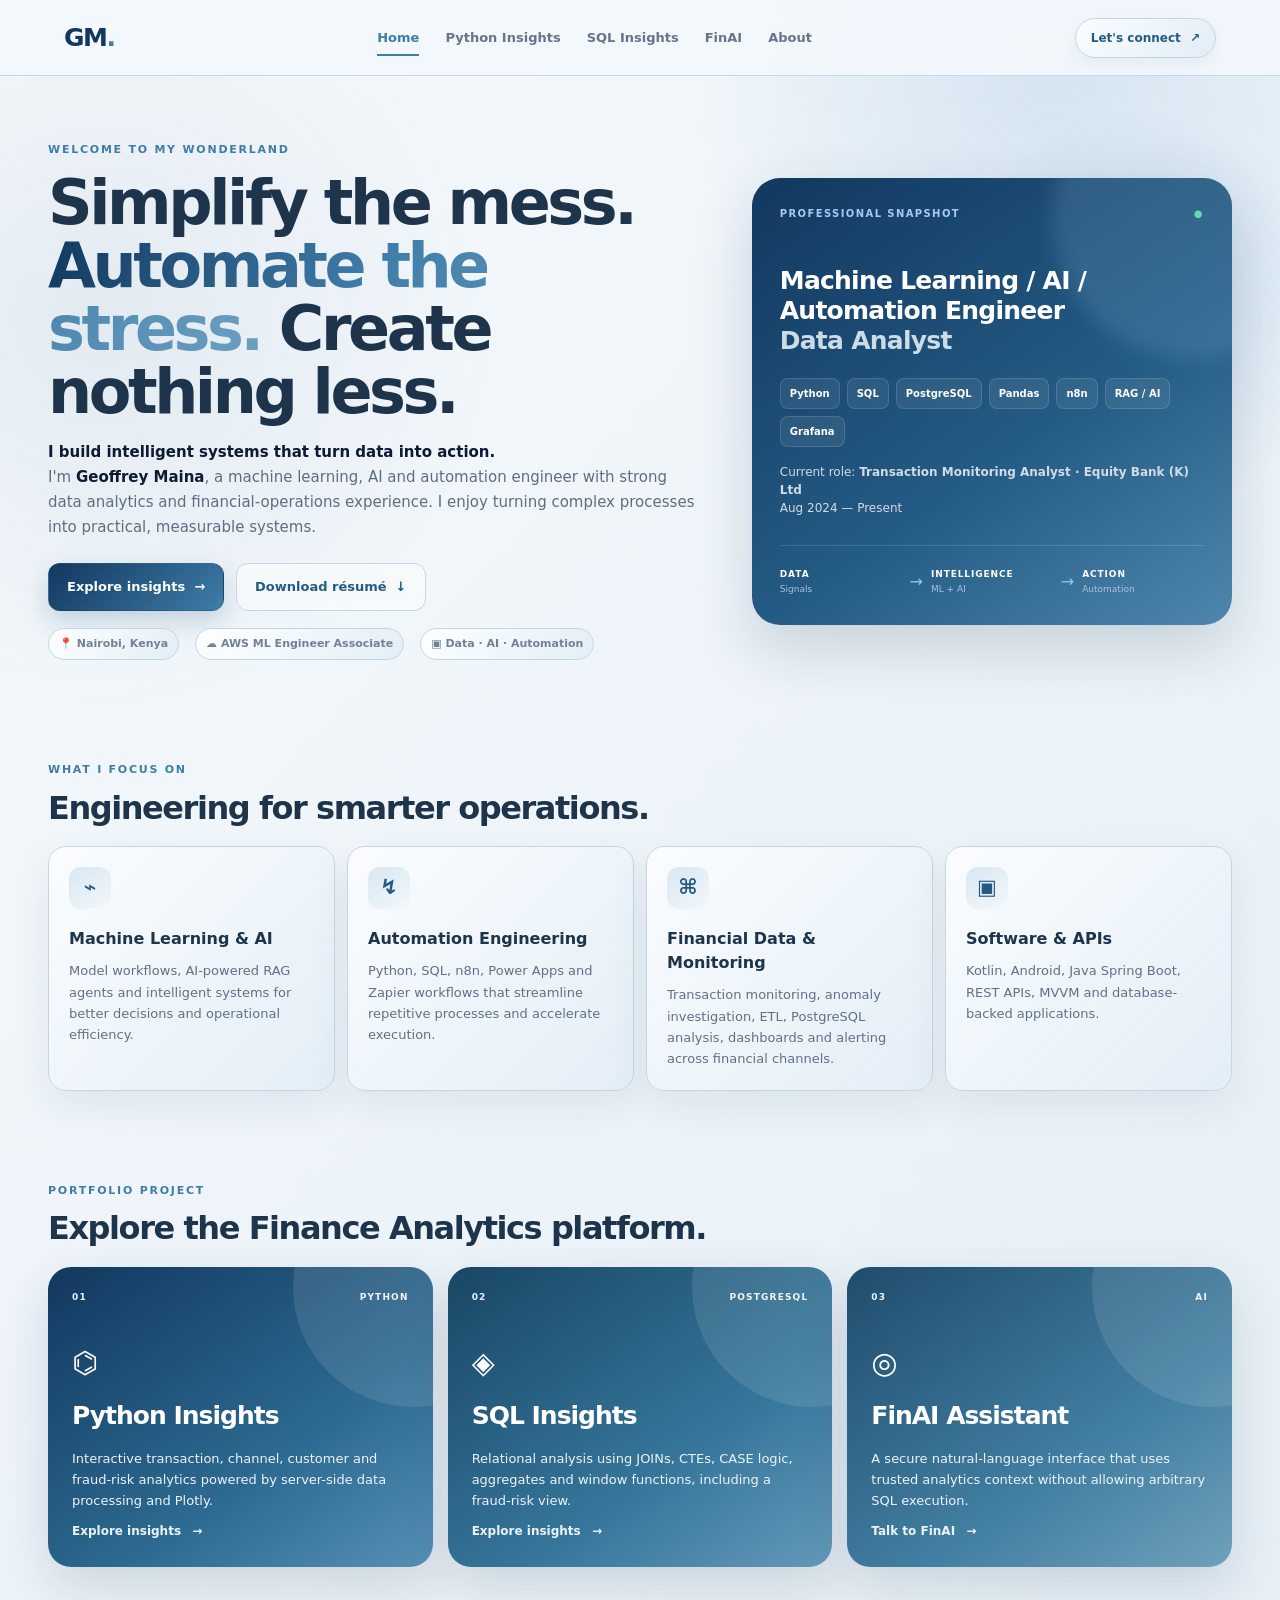
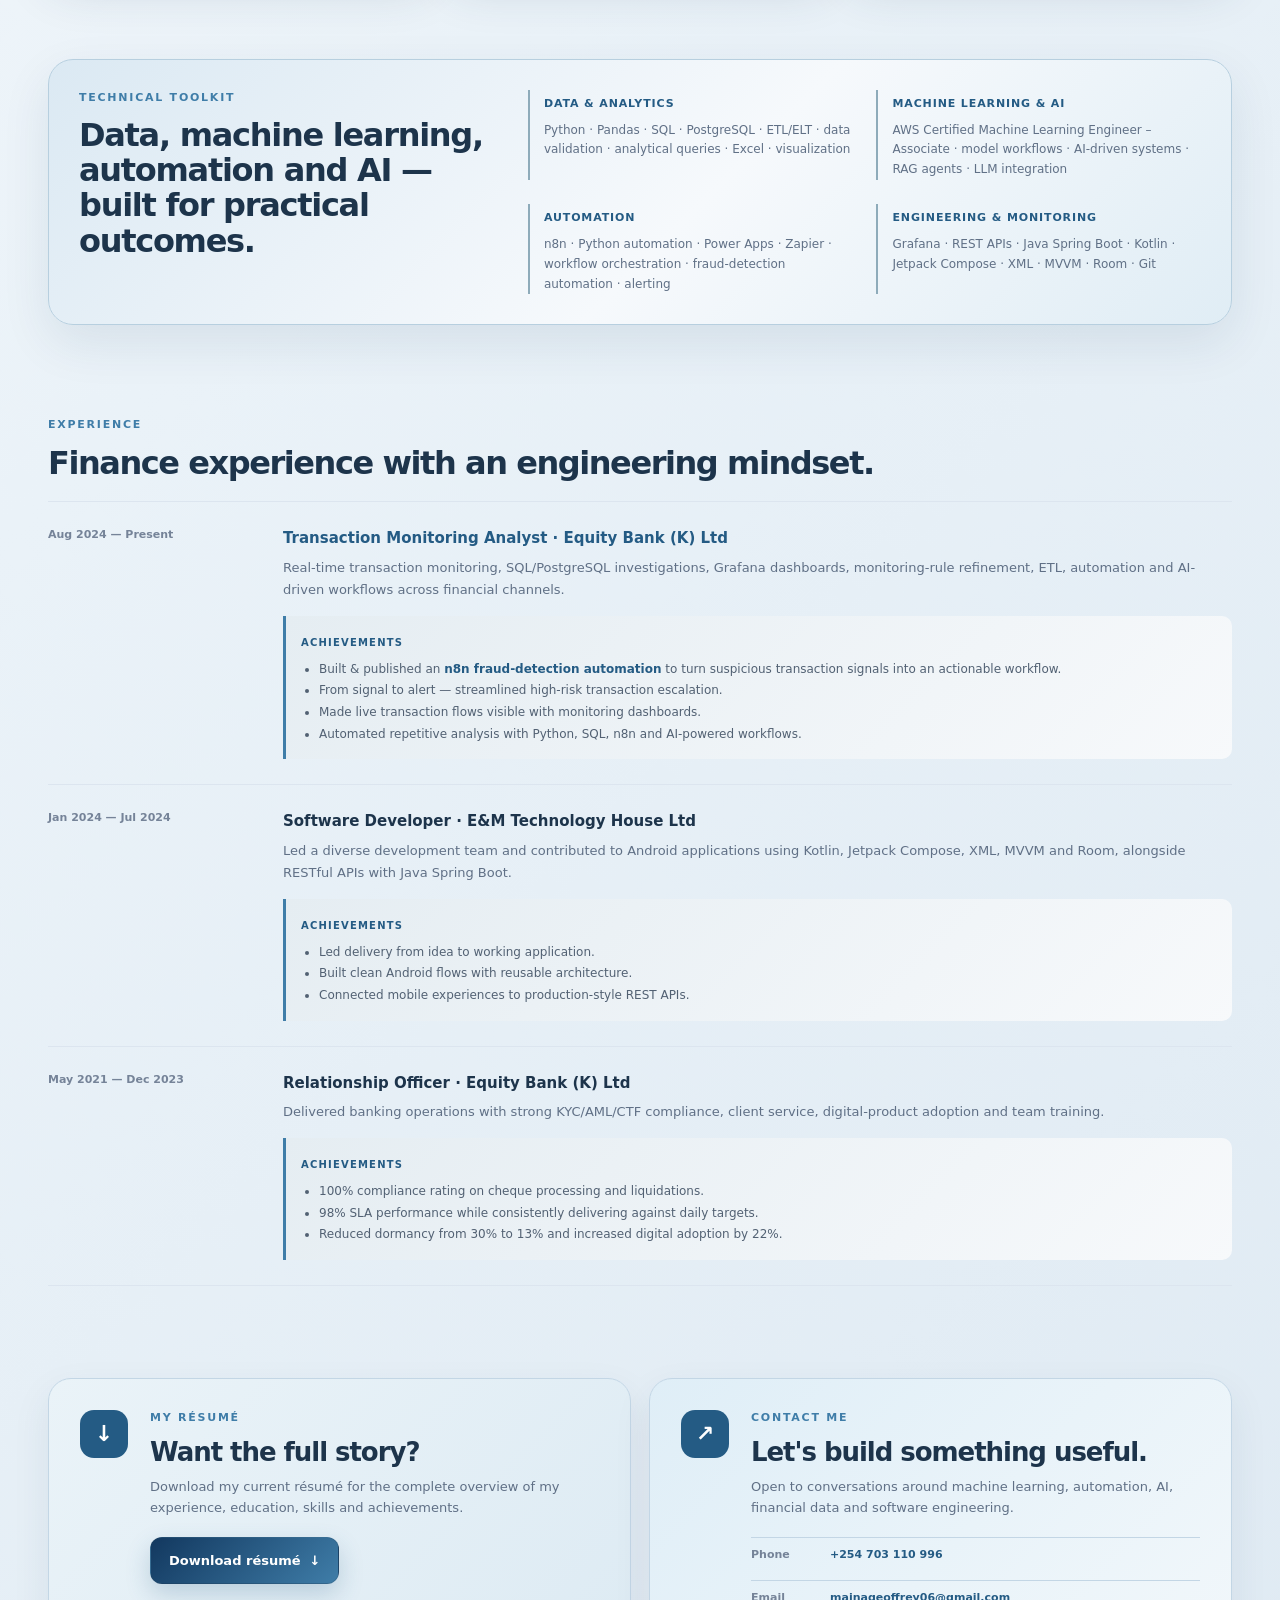
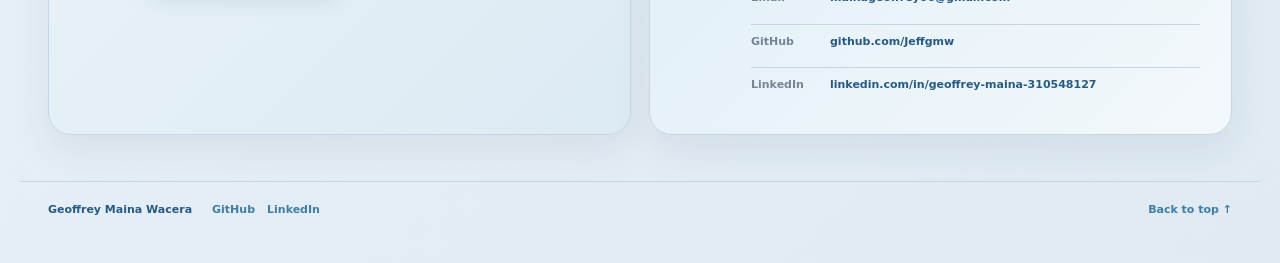
==== frontend/index.html @ 089e7d58 "Initial finance analytics platform" ====
<!doctype html>
<html lang="en">
  <head>
    <meta charset="utf-8" />
    <meta name="viewport" content="width=device-width, initial-scale=1" />
    <meta
      name="description"
      content="Geoffrey Maina Wacera — Machine Learning, AI, Automation and Data Analytics engineer portfolio."
    />
    <title>Geoffrey Maina Wacera | ML · AI · Automation</title>
    <link rel="stylesheet" href="css/styles.css" />
  </head>
  <body class="home-page">
    <header class="nav">
      <a class="brand" href="index.html" aria-label="Geoffrey Maina home"
        >GM<span>.</span></a
      >
      <nav aria-label="Primary navigation">
        <a class="active" href="index.html">Home</a
        ><a href="pages/python-dashboard.html">Python Insights</a
        ><a href="pages/sql-dashboard.html">SQL Insights</a
        ><a href="pages/ai-assistant.html">FinAI</a
        ><a href="pages/about.html">About</a>
      </nav>
      <a class="nav-contact" href="#contact">Let's connect <span>↗</span></a>
    </header>
    <main>
      <section class="hero hero-home" aria-labelledby="hero-title">
        <div class="hero-copy">
          <p class="eyebrow">WELCOME TO MY WONDERLAND</p>
          <h1 id="hero-title">
            Simplify the mess.
            <span class="gradient-text">Automate the stress.</span> Create
            nothing less.
          </h1>
          <p class="hero-intro">
            <strong>
              I build intelligent systems that turn data into action.
            </strong>
            <br>
            I'm <strong>Geoffrey Maina</strong>, a machine learning, AI and automation
            engineer with strong data analytics and financial-operations
            experience. I enjoy turning complex processes into practical,
            measurable systems.
          </p>
          <div class="hero-actions">
            <a class="btn" href="pages/python-dashboard.html"
              >Explore insights <span>→</span></a
            ><a
              class="btn ghost"
              href="assets/Geoffrey-Maina-Wacera-Resume.pdf"
              download
              >Download résumé <span>↓</span></a
            >
          </div>
          <div class="hero-meta">
            <span>📍 Nairobi, Kenya</span
            ><span>☁ AWS ML Engineer Associate</span
            ><span>▣ Data · AI · Automation</span>
          </div>
        </div>
        <aside class="hero-panel" aria-label="Professional snapshot">
          <div class="panel-glow"></div>
          <div class="panel-top">
            <span>PROFESSIONAL SNAPSHOT</span><span class="status-dot">●</span>
          </div>
          <div class="snapshot-role">
            <strong>Machine Learning / AI / Automation Engineer</strong
            ><br /><span>Data Analyst</span>
          </div>
          <div class="tech-stack">
            <span>Python</span><span>SQL</span><span>PostgreSQL</span
            ><span>Pandas</span><span>n8n</span><span>RAG / AI</span
            ><span>Grafana</span>
          </div>
          <div class="snapshot-company">
            Current role:
            <strong>Transaction Monitoring Analyst · Equity Bank (K) Ltd</strong
            ><br />Aug 2024 — Present
          </div>
          <div class="snapshot-flow">
            <div><b>DATA</b><small>Signals</small></div>
            <i>→</i>
            <div><b>INTELLIGENCE</b><small>ML + AI</small></div>
            <i>→</i>
            <div><b>ACTION</b><small>Automation</small></div>
          </div>
        </aside>
      </section>

      <section class="section focus-section" aria-labelledby="focus-title">
        <div class="section-heading">
          <div>
            <p class="eyebrow">WHAT I FOCUS ON</p>
            <h2 id="focus-title">Engineering for smarter operations.</h2>
          </div>
        </div>
        <div class="focus-grid">
          <article class="focus-card">
            <div class="icon-box">⌁</div>
            <h3>Machine Learning & AI</h3>
            <p>
              Model workflows, AI-powered RAG agents and intelligent systems for
              better decisions and operational efficiency.
            </p>
          </article>
          <article class="focus-card">
            <div class="icon-box">↯</div>
            <h3>Automation Engineering</h3>
            <p>
              Python, SQL, n8n, Power Apps and Zapier workflows that streamline
              repetitive processes and accelerate execution.
            </p>
          </article>
          <article class="focus-card">
            <div class="icon-box">⌘</div>
            <h3>Financial Data & Monitoring</h3>
            <p>
              Transaction monitoring, anomaly investigation, ETL, PostgreSQL
              analysis, dashboards and alerting across financial channels.
            </p>
          </article>
          <article class="focus-card">
            <div class="icon-box">▣</div>
            <h3>Software & APIs</h3>
            <p>
              Kotlin, Android, Java Spring Boot, REST APIs, MVVM and
              database-backed applications.
            </p>
          </article>
        </div>
      </section>

      <section
        class="section analytics-section"
        aria-labelledby="analytics-title"
      >
        <div class="section-heading compact">
          <div>
            <p class="eyebrow">PORTFOLIO PROJECT</p>
            <h2 id="analytics-title">
              Explore the Finance Analytics platform.
            </h2>
          </div>
        </div>
        <div class="analytics-cards">
          <a
            class="analytics-card python-card"
            href="pages/python-dashboard.html"
            ><div class="card-label"><span>01</span><span>PYTHON</span></div>
            <div class="analytics-icon">⌬</div>
            <h3>Python Insights</h3>
            <p>
              Interactive transaction, channel, customer and fraud-risk
              analytics powered by server-side data processing and Plotly.
            </p>
            <span class="card-link">Explore insights <b>→</b></span></a
          >
          <a class="analytics-card sql-card" href="pages/sql-dashboard.html"
            ><div class="card-label">
              <span>02</span><span>POSTGRESQL</span>
            </div>
            <div class="analytics-icon">◈</div>
            <h3>SQL Insights</h3>
            <p>
              Relational analysis using JOINs, CTEs, CASE logic, aggregates and
              window functions, including a fraud-risk view.
            </p>
            <span class="card-link">Explore insights <b>→</b></span></a
          >
          <a class="analytics-card ai-card" href="pages/ai-assistant.html"
            ><div class="card-label"><span>03</span><span>AI</span></div>
            <div class="analytics-icon">◎</div>
            <h3>FinAI Assistant</h3>
            <p>
              A secure natural-language interface that uses trusted analytics
              context without allowing arbitrary SQL execution.
            </p>
            <span class="card-link">Talk to FinAI <b>→</b></span></a
          >
        </div>
      </section>

      <section class="section skills-section" aria-labelledby="skills-title">
        <div class="skills-panel">
          <div>
            <p class="eyebrow">TECHNICAL TOOLKIT</p>
            <h2 id="skills-title">
              Data, machine learning, automation and AI — built for practical
              outcomes.
            </h2>
          </div>
          <div class="skill-groups">
            <div>
              <span>Data & Analytics</span>
              <p>
                Python · Pandas · SQL · PostgreSQL · ETL/ELT · data validation ·
                analytical queries · Excel · visualization
              </p>
            </div>
            <div>
              <span>Machine Learning & AI</span>
              <p>
                AWS Certified Machine Learning Engineer – Associate · model
                workflows · AI-driven systems · RAG agents · LLM integration
              </p>
            </div>
            <div>
              <span>Automation</span>
              <p>
                n8n · Python automation · Power Apps · Zapier · workflow
                orchestration · fraud-detection automation · alerting
              </p>
            </div>
            <div>
              <span>Engineering & Monitoring</span>
              <p>
                Grafana · REST APIs · Java Spring Boot · Kotlin · Jetpack
                Compose · XML · MVVM · Room · Git
              </p>
            </div>
          </div>
        </div>
      </section>

      <section
        class="section experience-section"
        aria-labelledby="experience-title"
      >
        <div class="section-heading compact">
          <div>
            <p class="eyebrow">EXPERIENCE</p>
            <h2 id="experience-title">
              Finance experience with an engineering mindset.
            </h2>
          </div>
        </div>
        <div class="experience-list">
          <article class="experience-item current">
            <div class="experience-date">Aug 2024 — Present</div>
            <div>
              <h3>Transaction Monitoring Analyst · Equity Bank (K) Ltd</h3>
              <p>
                Real-time transaction monitoring, SQL/PostgreSQL investigations,
                Grafana dashboards, monitoring-rule refinement, ETL, automation
                and AI-driven workflows across financial channels.
              </p>
              <div class="experience-achievements">
                <span>ACHIEVEMENTS</span>
                <ul>
                  <li>
                    Built & published an
                    <strong>n8n fraud-detection automation</strong> to turn
                    suspicious transaction signals into an actionable workflow.
                  </li>
                  <li>
                    From signal to alert — streamlined high-risk transaction
                    escalation.
                  </li>
                  <li>
                    Made live transaction flows visible with monitoring
                    dashboards.
                  </li>
                  <li>
                    Automated repetitive analysis with Python, SQL, n8n and
                    AI-powered workflows.
                  </li>
                </ul>
              </div>
            </div>
          </article>
          <article class="experience-item">
            <div class="experience-date">Jan 2024 — Jul 2024</div>
            <div>
              <h3>Software Developer · E&M Technology House Ltd</h3>
              <p>
                Led a diverse development team and contributed to Android
                applications using Kotlin, Jetpack Compose, XML, MVVM and Room,
                alongside RESTful APIs with Java Spring Boot.
              </p>
              <div class="experience-achievements">
                <span>ACHIEVEMENTS</span>
                <ul>
                  <li>Led delivery from idea to working application.</li>
                  <li>Built clean Android flows with reusable architecture.</li>
                  <li>
                    Connected mobile experiences to production-style REST APIs.
                  </li>
                </ul>
              </div>
            </div>
          </article>
          <article class="experience-item">
            <div class="experience-date">May 2021 — Dec 2023</div>
            <div>
              <h3>Relationship Officer · Equity Bank (K) Ltd</h3>
              <p>
                Delivered banking operations with strong KYC/AML/CTF compliance,
                client service, digital-product adoption and team training.
              </p>
              <div class="experience-achievements">
                <span>ACHIEVEMENTS</span>
                <ul>
                  <li>
                    100% compliance rating on cheque processing and
                    liquidations.
                  </li>
                  <li>
                    98% SLA performance while consistently delivering against
                    daily targets.
                  </li>
                  <li>
                    Reduced dormancy from 30% to 13% and increased digital
                    adoption by 22%.
                  </li>
                </ul>
              </div>
            </div>
          </article>
        </div>
      </section>

      <section
        class="section action-section"
        id="contact"
        aria-labelledby="contact-title"
      >
        <div class="action-grid">
          <article class="action-card resume-card">
            <div class="action-icon">↓</div>
            <div>
              <p class="eyebrow">MY RÉSUMÉ</p>
              <h2>Want the full story?</h2>
              <p>
                Download my current résumé for the complete overview of my
                experience, education, skills and achievements.
              </p>
              <a
                class="btn"
                href="assets/Geoffrey-Maina-Wacera-Resume.pdf"
                download
                >Download résumé <span>↓</span></a
              >
            </div>
          </article>
          <article class="action-card contact-card">
            <div class="action-icon">↗</div>
            <div>
              <p class="eyebrow">CONTACT ME</p>
              <h2>Let's build something useful.</h2>
              <p>
                Open to conversations around machine learning, automation, AI,
                financial data and software engineering.
              </p>
              <div class="contact-links">
                <a href="tel:+254703110996"
                  ><span>Phone</span><strong>+254 703 110 996</strong></a
                ><a href="mailto:mainageoffrey06@gmail.com"
                  ><span>Email</span
                  ><strong>mainageoffrey06@gmail.com</strong></a
                ><a
                  href="https://github.com/Jeffgmw"
                  target="_blank"
                  rel="noopener noreferrer"
                  ><span>GitHub</span><strong>github.com/Jeffgmw</strong></a
                ><a
                  href="http://www.linkedin.com/in/geoffrey-maina-310548127"
                  target="_blank"
                  rel="noopener noreferrer"
                  ><span>LinkedIn</span
                  ><strong>linkedin.com/in/geoffrey-maina-310548127</strong></a
                >
              </div>
            </div>
          </article>
        </div>
      </section>
    </main>
    <footer class="footer">
      <div>
        <strong>Geoffrey Maina Wacera</strong
        ><span class="footer-social"
          ><a
            href="https://github.com/Jeffgmw"
            target="_blank"
            rel="noopener noreferrer"
            >GitHub</a
          ><a
            href="http://www.linkedin.com/in/geoffrey-maina-310548127"
            target="_blank"
            rel="noopener noreferrer"
            >LinkedIn</a
          ></span
        >
      </div>
      <a
        href="#top"
        onclick="
          window.scrollTo({ top: 0, behavior: 'smooth' });
          return false;
        "
        >Back to top ↑</a
      >
    </footer>
    <script src="js/config.js"></script>
  </body>
</html>
---- frontend/css/styles.css ----
:root {
  --bg: #f3f6fa;
  --bg-soft: #eef3f8;
  --card: #ffffff;
  --ink: #0c1b33;
  --muted: #607086;
  --line: #dce5ef;
  --blue: #0b63f6;
  --blue-deep: #083b91;
  --blue-dark: #061d42;
  --cyan: #38a7ff;
  --grey: #d9e2eb;
  --shadow: 0 18px 50px rgba(15, 50, 90, 0.09);
  --shadow-hover: 0 24px 65px rgba(10, 74, 150, 0.16);
  --radius: 22px;
}
* {
  box-sizing: border-box;
}
html {
  scroll-behavior: smooth;
}
body {
  margin: 0;
  font-family:
    Inter,
    ui-sans-serif,
    system-ui,
    -apple-system,
    BlinkMacSystemFont,
    "Segoe UI",
    sans-serif;
  background: linear-gradient(180deg, #f7f9fc 0%, var(--bg) 45%, #eef3f8 100%);
  color: var(--ink);
  line-height: 1.5;
}
body:before {
  content: "";
  position: fixed;
  inset: 0;
  pointer-events: none;
  background:
    radial-gradient(
      circle at 80% 10%,
      rgba(56, 167, 255, 0.08),
      transparent 28%
    ),
    radial-gradient(circle at 10% 30%, rgba(11, 99, 246, 0.05), transparent 30%);
  z-index: -1;
}
a {
  color: inherit;
  text-decoration: none;
}
button,
input,
select,
textarea {
  font: inherit;
}
.nav {
  height: 76px;
  background: rgba(255, 255, 255, 0.88);
  backdrop-filter: blur(16px);
  border-bottom: 1px solid rgba(220, 229, 239, 0.9);
  display: flex;
  align-items: center;
  justify-content: space-between;
  padding: 0 clamp(20px, 5vw, 72px);
  position: sticky;
  top: 0;
  z-index: 20;
}
.brand {
  font-size: 25px;
  font-weight: 900;
  letter-spacing: -0.06em;
  color: var(--blue-dark);
}
.brand span {
  color: var(--blue);
}
.nav nav {
  display: flex;
  gap: 26px;
  color: #66758a;
  font-size: 13px;
  font-weight: 700;
}
.nav nav a {
  padding: 28px 0;
  position: relative;
}
.nav nav a:after {
  content: "";
  position: absolute;
  left: 0;
  right: 100%;
  bottom: 19px;
  height: 2px;
  background: var(--blue);
  transition: 0.2s;
}
.nav nav a:hover,
.nav nav a.active {
  color: var(--blue);
}
.nav nav a:hover:after,
.nav nav a.active:after {
  right: 0;
}
.nav-contact {
  border: 1px solid var(--line);
  background: #fff;
  border-radius: 999px;
  padding: 10px 15px;
  font-size: 12px;
  font-weight: 800;
  color: var(--blue-deep);
  box-shadow: 0 7px 20px rgba(14, 53, 100, 0.06);
}
.nav-contact span {
  margin-left: 5px;
}
.hero {
  max-width: 1240px;
  margin: 0 auto;
}
.hero-home {
  min-height: 690px;
  padding: 92px 28px 84px;
  display: grid;
  grid-template-columns: 1.15fr 0.85fr;
  gap: 70px;
  align-items: center;
  position: relative;
}
.hero-home:before {
  content: "";
  position: absolute;
  width: 420px;
  height: 420px;
  border-radius: 50%;
  background: radial-gradient(
    circle,
    rgba(56, 167, 255, 0.16),
    transparent 68%
  );
  right: -90px;
  top: 30px;
  filter: blur(5px);
  pointer-events: none;
}
.eyebrow {
  font-size: 11px;
  font-weight: 900;
  letter-spacing: 0.16em;
  color: var(--blue);
  margin: 0 0 12px;
}
.hero-copy h1 {
  font-size: clamp(45px, 6vw, 72px);
  line-height: 1.02;
  letter-spacing: -0.055em;
  margin: 0 0 25px;
  max-width: 780px;
}
.gradient-text {
  background: linear-gradient(110deg, var(--blue-deep), var(--blue), #2b9cff);
  -webkit-background-clip: text;
  background-clip: text;
  color: transparent;
}
.hero-intro {
  max-width: 760px;
  color: #5e6e82;
  font-size: 17px;
  line-height: 1.8;
  margin: 0;
}
.hero-intro strong {
  color: var(--ink);
}
.hero-actions {
  display: flex;
  gap: 12px;
  flex-wrap: wrap;
  margin: 32px 0 23px;
}
.btn {
  display: inline-flex;
  align-items: center;
  justify-content: center;
  gap: 9px;
  background: linear-gradient(135deg, var(--blue), #0a7af5);
  color: #fff;
  border: 1px solid rgba(11, 99, 246, 0.25);
  padding: 13px 18px;
  border-radius: 12px;
  font-weight: 800;
  font-size: 13px;
  box-shadow: 0 10px 25px rgba(11, 99, 246, 0.2);
  transition:
    transform 0.2s,
    box-shadow 0.2s;
}
.btn:hover {
  transform: translateY(-2px);
  box-shadow: 0 14px 30px rgba(11, 99, 246, 0.27);
}
.btn.ghost {
  background: rgba(255, 255, 255, 0.75);
  color: var(--blue-deep);
  border-color: var(--line);
  box-shadow: none;
}
.hero-meta {
  display: flex;
  gap: 16px;
  flex-wrap: wrap;
  color: #728196;
  font-size: 11px;
  font-weight: 700;
}
.hero-meta span {
  padding: 7px 10px;
  background: rgba(255, 255, 255, 0.72);
  border: 1px solid var(--line);
  border-radius: 999px;
}
.hero-panel {
  position: relative;
  overflow: hidden;
  border-radius: 28px;
  padding: 30px;
  background: linear-gradient(145deg, #061d42 0%, #0b397f 55%, #1168c8 100%);
  color: #fff;
  box-shadow: 0 30px 70px rgba(5, 37, 82, 0.25);
  min-height: 405px;
}
.panel-glow {
  position: absolute;
  width: 280px;
  height: 280px;
  border-radius: 50%;
  right: -100px;
  top: -100px;
  background: rgba(77, 180, 255, 0.24);
  filter: blur(10px);
}
.panel-top {
  display: flex;
  justify-content: space-between;
  position: relative;
  font-size: 10px;
  letter-spacing: 0.14em;
  font-weight: 900;
  color: #a9c9f4;
}
.status-dot {
  color: #62d9a7;
}
.snapshot-role {
  position: relative;
  font-size: 27px;
  line-height: 1.2;
  font-weight: 850;
  letter-spacing: -0.03em;
  margin-top: 68px;
}
.snapshot-role span {
  color: #9ed0ff;
}
.snapshot-company {
  position: relative;
  color: #c1d1e5;
  font-size: 12px;
  margin-top: 10px;
}
.tech-stack {
  display: flex;
  gap: 7px;
  flex-wrap: wrap;
  margin-top: 28px;
}
.tech-stack span {
  font-size: 10px;
  font-weight: 800;
  padding: 7px 9px;
  border: 1px solid rgba(255, 255, 255, 0.16);
  background: rgba(255, 255, 255, 0.08);
  border-radius: 8px;
}
.snapshot-flow {
  position: relative;
  display: grid;
  grid-template-columns: 1fr auto 1fr auto 1fr;
  gap: 8px;
  align-items: center;
  margin-top: 28px;
  padding-top: 22px;
  border-top: 1px solid rgba(255, 255, 255, 0.14);
}
.snapshot-flow div {
  display: grid;
  gap: 2px;
}
.snapshot-flow b {
  font-size: 9px;
  letter-spacing: 0.1em;
}
.snapshot-flow small {
  font-size: 9px;
  color: #aac1dc;
}
.snapshot-flow i {
  font-style: normal;
  color: #8ac8ff;
}
.section {
  max-width: 1240px;
  margin: 0 auto;
  padding: 90px 28px;
}
.section-heading {
  display: flex;
  justify-content: space-between;
  gap: 50px;
  align-items: end;
  margin-bottom: 32px;
}
.section-heading h2 {
  font-size: 36px;
  line-height: 1.1;
  letter-spacing: -0.045em;
  margin: 0;
}
.section-heading > p {
  max-width: 520px;
  color: var(--muted);
  margin: 0;
  font-size: 14px;
  line-height: 1.75;
}
.section-heading.compact {
  align-items: end;
}
.focus-section,
.analytics-section {
  background: transparent;
}
.focus-grid {
  display: grid;
  grid-template-columns: repeat(4, 1fr);
  gap: 15px;
}
.focus-card {
  background: rgba(255, 255, 255, 0.82);
  border: 1px solid var(--line);
  border-radius: 18px;
  padding: 24px;
  box-shadow: var(--shadow);
  transition: 0.25s;
}
.focus-card:hover {
  transform: translateY(-4px);
  box-shadow: var(--shadow-hover);
  border-color: #b9d2ee;
}
.icon-box {
  width: 42px;
  height: 42px;
  border-radius: 12px;
  display: grid;
  place-items: center;
  background: linear-gradient(145deg, #e8f2ff, #f3f6fa);
  color: var(--blue);
  font-weight: 900;
  font-size: 21px;
  margin-bottom: 25px;
}
.focus-card h3 {
  font-size: 16px;
  margin: 0 0 9px;
}
.focus-card p {
  font-size: 13px;
  color: var(--muted);
  line-height: 1.65;
  margin: 0;
}
.analytics-cards {
  display: grid;
  grid-template-columns: repeat(3, 1fr);
  gap: 18px;
}
.analytics-card {
  min-height: 340px;
  border-radius: 23px;
  padding: 27px;
  position: relative;
  overflow: hidden;
  color: #fff;
  box-shadow: 0 20px 55px rgba(12, 51, 101, 0.16);
  transition: 0.25s;
}
.analytics-card:hover {
  transform: translateY(-6px);
  box-shadow: 0 27px 65px rgba(12, 51, 101, 0.24);
}
.analytics-card:before {
  content: "";
  position: absolute;
  width: 240px;
  height: 240px;
  border-radius: 50%;
  right: -100px;
  top: -100px;
  background: rgba(255, 255, 255, 0.13);
}
.python-card {
  background: linear-gradient(145deg, #092b67, #0877dc);
}
.sql-card {
  background: linear-gradient(145deg, #08244e, #1664b7);
}
.ai-card {
  background: linear-gradient(145deg, #0a2450, #2388d7);
}
.card-label {
  display: flex;
  justify-content: space-between;
  font-size: 9px;
  font-weight: 900;
  letter-spacing: 0.13em;
  color: #b8dcff;
}
.analytics-icon {
  font-size: 30px;
  margin-top: 45px;
}
.analytics-card h3 {
  font-size: 25px;
  letter-spacing: -0.04em;
  margin: 12px 0 8px;
}
.analytics-card p {
  color: #d2e6fb;
  font-size: 13px;
  line-height: 1.65;
  max-width: 390px;
}
.card-link {
  position: absolute;
  bottom: 27px;
  font-size: 12px;
  font-weight: 850;
  color: #fff;
}
.card-link b {
  margin-left: 7px;
}
.experience-section {
  padding-top: 50px;
}
.experience-list {
  border-top: 1px solid var(--line);
}
.experience-item {
  display: grid;
  grid-template-columns: 200px 1fr;
  gap: 35px;
  padding: 25px 0;
  border-bottom: 1px solid var(--line);
}
.experience-date {
  font-size: 11px;
  color: #758398;
  font-weight: 800;
}
.experience-item h3 {
  font-size: 15px;
  margin: 0 0 7px;
}
.experience-item p {
  margin: 0;
  color: var(--muted);
  font-size: 13px;
  line-height: 1.7;
}
.experience-item.current h3 {
  color: var(--blue-deep);
}
.skills-panel {
  border: 1px solid #cbd9e8;
  border-radius: 25px;
  padding: 36px;
  background: linear-gradient(135deg, #eaf2fb, #f9fbfd 55%, #e6f1fc);
  display: grid;
  grid-template-columns: 0.75fr 1.25fr;
  gap: 60px;
  box-shadow: var(--shadow);
}
.skills-panel h2 {
  font-size: 32px;
  line-height: 1.1;
  letter-spacing: -0.04em;
  margin: 0;
  max-width: 420px;
}
.skill-groups {
  display: grid;
  grid-template-columns: 1fr 1fr;
  gap: 24px;
}
.skill-groups div {
  border-left: 2px solid #a8c9ed;
  padding-left: 14px;
}
.skill-groups span {
  font-size: 11px;
  font-weight: 900;
  color: var(--blue-deep);
  text-transform: uppercase;
  letter-spacing: 0.08em;
}
.skill-groups p {
  font-size: 12px;
  color: var(--muted);
  line-height: 1.65;
  margin: 7px 0 0;
}
.action-section {
  padding-top: 35px;
}
.action-grid {
  display: grid;
  grid-template-columns: 1fr 1fr;
  gap: 18px;
}
.action-card {
  border-radius: 23px;
  border: 1px solid var(--line);
  background: #fff;
  padding: 31px;
  display: grid;
  grid-template-columns: auto 1fr;
  gap: 22px;
  box-shadow: var(--shadow);
}
.resume-card {
  background: linear-gradient(135deg, #fff, #edf5ff);
}
.contact-card {
  background: linear-gradient(135deg, #f6f8fa, #e7f1fb);
}
.action-icon {
  width: 48px;
  height: 48px;
  border-radius: 14px;
  display: grid;
  place-items: center;
  background: var(--blue);
  color: #fff;
  font-size: 22px;
  font-weight: 900;
}
.action-card h2 {
  font-size: 26px;
  line-height: 1.1;
  letter-spacing: -0.04em;
  margin: 0 0 9px;
}
.action-card p:not(.eyebrow) {
  font-size: 13px;
  color: var(--muted);
  line-height: 1.65;
  margin: 0 0 18px;
}
.contact-links {
  display: grid;
  gap: 8px;
}
.contact-links a,
.contact-placeholder {
  display: grid;
  grid-template-columns: 70px 1fr;
  gap: 9px;
  padding: 9px 0;
  border-top: 1px solid #dce5ef;
  font-size: 11px;
}
.contact-links span,
.contact-placeholder span {
  color: #758398;
  font-weight: 700;
}
.contact-links strong,
.contact-placeholder strong {
  color: var(--blue-deep);
  font-size: 11px;
}
.contact-placeholder {
  grid-template-columns: 70px 1fr;
}
.contact-placeholder small {
  grid-column: 2;
  color: #8794a5;
  font-size: 10px;
  margin-top: -6px;
}
.footer {
  max-width: 1240px;
  margin: 0 auto;
  padding: 25px 28px 45px;
  display: flex;
  justify-content: space-between;
  gap: 20px;
  border-top: 1px solid var(--line);
  font-size: 11px;
  color: #7a8799;
}
.footer div {
  display: flex;
  gap: 12px;
  flex-wrap: wrap;
}
.footer strong {
  color: var(--blue-deep);
}
.footer a {
  font-weight: 800;
  color: var(--blue);
}
/* Dashboard and inner-page components */
.container {
  max-width: 1240px;
  margin: 0 auto;
  padding: 60px 28px;
}
.narrow {
  max-width: 930px;
}
.page-head {
  margin-bottom: 28px;
}
.page-head h1 {
  font-size: 44px;
  line-height: 1.05;
  letter-spacing: -0.05em;
  margin: 0 0 10px;
}
.page-head > p {
  color: var(--muted);
}
.filters,
.chart,
.kpis > div,
.code-note,
.about-grid article,
.chat {
  background: rgba(255, 255, 255, 0.9);
  border: 1px solid var(--line);
  box-shadow: var(--shadow);
  border-radius: 18px;
}
.filters {
  padding: 18px;
  display: grid;
  grid-template-columns: repeat(6, 1fr);
  gap: 12px;
  margin-bottom: 18px;
}
.filters label {
  font-size: 11px;
  color: var(--muted);
  font-weight: 800;
}
.filters input,
.filters select,
.chat-form textarea {
  width: 100%;
  margin-top: 7px;
  padding: 10px;
  border: 1px solid var(--line);
  border-radius: 9px;
  background: #fff;
  color: var(--ink);
}
.filters .btn {
  align-self: end;
}
.kpis {
  display: grid;
  grid-template-columns: repeat(4, 1fr);
  gap: 14px;
  margin-bottom: 18px;
}
.kpis > div {
  padding: 20px;
}
.kpis span {
  display: block;
  color: var(--muted);
  font-size: 11px;
}
.kpis strong {
  display: block;
  font-size: 27px;
  margin-top: 8px;
}
.grid {
  display: grid;
  grid-template-columns: 1fr 1fr;
  gap: 18px;
}
.chart {
  padding: 15px;
  min-height: 360px;
}
.chart.wide {
  grid-column: 1/-1;
}
.chart h3,
.code-note h3 {
  margin: 6px 8px 10px;
}
.code-note {
  padding: 22px;
  margin-top: 18px;
}
.chips {
  display: flex;
  gap: 8px;
  flex-wrap: wrap;
}
.chips span {
  background: #eaf2fb;
  color: var(--blue-deep);
  border-radius: 999px;
  padding: 7px 11px;
  font-size: 12px;
  font-weight: 800;
}
.suggestions {
  display: flex;
  gap: 8px;
  flex-wrap: wrap;
  margin: 20px 0;
}
.suggestions button {
  border: 1px solid var(--line);
  background: #fff;
  border-radius: 999px;
  padding: 9px 12px;
  cursor: pointer;
  color: var(--blue-deep);
}
.chat {
  padding: 18px;
  min-height: 240px;
  margin-bottom: 14px;
}
.bubble {
  padding: 12px 15px;
  border-radius: 12px;
  max-width: 85%;
  margin: 8px 0;
  line-height: 1.5;
}
.bubble.user {
  margin-left: auto;
  background: #eaf2ff;
}
.bubble.ai {
  background: #f0f3f7;
}
.chat-form {
  display: grid;
  gap: 10px;
}
.about-grid {
  display: grid;
  grid-template-columns: 1fr 1fr;
  gap: 16px;
  margin-top: 25px;
}
.about-grid article {
  padding: 22px;
}
.about-grid p {
  color: var(--muted);
  line-height: 1.6;
}
.about-grid a {
  color: var(--blue);
  font-weight: 700;
}
table {
  border-collapse: collapse;
  width: 100%;
  font-size: 13px;
}
th,
td {
  text-align: left;
  padding: 10px;
  border-bottom: 1px solid var(--line);
  white-space: nowrap;
}
th {
  color: var(--muted);
  font-size: 11px;
  text-transform: uppercase;
  letter-spacing: 0.05em;
}
.error {
  position: fixed;
  bottom: 20px;
  right: 20px;
  background: #fff;
  padding: 14px 18px;
  border: 1px solid #efb8c0;
  border-radius: 10px;
  box-shadow: var(--shadow);
  z-index: 50;
}
@media (max-width: 1050px) {
  .nav-contact {
    display: none;
  }
  .nav nav {
    gap: 15px;
  }
  .hero-home {
    grid-template-columns: 1fr;
    gap: 40px;
  }
  .hero-panel {
    max-width: 680px;
  }
  .focus-grid {
    grid-template-columns: 1fr 1fr;
  }
  .analytics-cards {
    grid-template-columns: 1fr 1fr;
  }
  .analytics-card:last-child {
    grid-column: 1/-1;
  }
  .skills-panel {
    grid-template-columns: 1fr;
    gap: 30px;
  }
  .filters {
    grid-template-columns: repeat(3, 1fr);
  }
}
@media (max-width: 760px) {
  .nav {
    height: auto;
    min-height: 72px;
    padding: 14px 18px;
    gap: 12px;
    align-items: center;
  }
  .nav nav {
    gap: 12px;
    overflow-x: auto;
    white-space: nowrap;
  }
  .nav nav a {
    padding: 10px 0;
  }
  .nav nav a:after {
    bottom: 3px;
  }
  .hero-home {
    padding: 65px 20px 55px;
  }
  .section {
    padding: 65px 20px;
  }
  .section-heading {
    display: block;
  }
  .section-heading > p {
    margin-top: 16px;
  }
  .focus-grid,
  .analytics-cards,
  .action-grid,
  .about-grid {
    grid-template-columns: 1fr;
  }
  .analytics-card:last-child {
    grid-column: auto;
  }
  .experience-item {
    grid-template-columns: 1fr;
    gap: 8px;
  }
  .skill-groups {
    grid-template-columns: 1fr;
  }
  .action-card {
    grid-template-columns: 1fr;
  }
  .footer {
    padding: 25px 20px 35px;
  }
  .container {
    padding: 45px 18px;
  }
  .filters {
    grid-template-columns: 1fr 1fr;
  }
  .kpis {
    grid-template-columns: 1fr 1fr;
  }
  .grid {
    grid-template-columns: 1fr;
  }
  .chart.wide {
    grid-column: auto;
  }
  .snapshot-flow {
    grid-template-columns: 1fr auto 1fr auto 1fr;
  }
}
@media (max-width: 520px) {
  .nav {
    align-items: flex-start;
  }
  .nav nav {
    font-size: 11px;
  }
  .hero-copy h1 {
    font-size: 43px;
  }
  .hero-panel {
    padding: 24px;
  }
  .snapshot-role {
    font-size: 23px;
    margin-top: 50px;
  }
  .hero-actions .btn {
    width: 100%;
  }
  .hero-meta {
    display: grid;
  }
  .filters {
    grid-template-columns: 1fr;
  }
  .kpis strong {
    font-size: 22px;
  }
  .section-heading h2 {
    font-size: 30px;
  }
  .skills-panel {
    padding: 25px;
  }
  .action-card {
    padding: 24px;
  }
  .contact-links a,
  .contact-placeholder {
    grid-template-columns: 1fr;
  }
  .contact-placeholder small {
    grid-column: 1;
  }
  .footer {
    display: block;
  }
  .footer a {
    display: inline-block;
    margin-top: 12px;
  }
}

/* Final visual system: restrained blue + slate + light-grey blend */
body {
  background: linear-gradient(145deg, #f8fafc 0%, #eef2f6 46%, #e8f0f7 100%);
}
body:before {
  background:
    radial-gradient(
      circle at 82% 8%,
      rgba(52, 125, 190, 0.07),
      transparent 25%
    ),
    radial-gradient(
      circle at 8% 35%,
      rgba(100, 130, 160, 0.045),
      transparent 28%
    );
}
.nav {
  backdrop-filter: blur(12px);
  -webkit-backdrop-filter: blur(12px);
}
.hero-home {
  min-height: 590px;
  padding: 66px 28px 56px;
  gap: 54px;
}
.hero-copy h1 {
  font-size: clamp(39px, 5.2vw, 62px);
  margin-bottom: 17px;
}
.hero-intro {
  font-size: 15px;
  line-height: 1.65;
  max-width: 700px;
}
.hero-actions {
  margin: 24px 0 17px;
}
.hero-panel {
  background: linear-gradient(145deg, #172b42 0%, #2b4d6b 62%, #4a7392 100%);
  min-height: 360px;
  padding: 28px;
  box-shadow: 0 24px 60px rgba(30, 55, 78, 0.18);
}
.panel-glow {
  background: rgba(160, 205, 235, 0.16);
}
.snapshot-role {
  margin-top: 45px;
  font-size: 25px;
}
.snapshot-role span {
  color: #c8dbe8;
}
.tech-stack {
  margin-top: 22px;
}
.tech-stack span {
  background: rgba(255, 255, 255, 0.07);
  border-color: rgba(255, 255, 255, 0.13);
}
.snapshot-company {
  color: #d0dce6;
  margin-top: 16px;
}
.section {
  padding: 58px 28px;
}
.section-heading {
  margin-bottom: 22px;
}
.section-heading h2 {
  font-size: 32px;
}
.focus-grid {
  gap: 12px;
}
.focus-card {
  padding: 20px;
}
.icon-box {
  margin-bottom: 18px;
}
.analytics-cards {
  gap: 15px;
}
.analytics-card {
  min-height: 300px;
  padding: 24px;
}
.analytics-icon {
  margin-top: 36px;
}
.experience-section {
  padding-top: 34px;
}
.skills-section {
  padding-top: 36px;
  padding-bottom: 36px;
}
.skills-panel {
  padding: 30px;
  gap: 45px;
  background: linear-gradient(135deg, #e8eef4, #f8fafc 56%, #e7eff5);
}
.experience-achievements {
  margin-top: 15px;
  padding: 13px 15px;
  background: #f5f8fb;
  border-left: 3px solid #5b87a8;
  border-radius: 0 10px 10px 0;
}
.experience-achievements > span {
  font-size: 10px;
  letter-spacing: 0.12em;
  font-weight: 900;
  color: #52738e;
}
.experience-achievements ul {
  margin: 7px 0 0;
  padding-left: 18px;
}
.experience-achievements li {
  font-size: 12px;
  color: #526173;
  line-height: 1.55;
  margin: 3px 0;
}
.experience-achievements strong {
  color: #315d7c;
}
.action-section {
  padding-top: 28px;
}
.footer {
  padding-top: 20px;
}
.page-head {
  margin-bottom: 22px;
}
.page-head h1 {
  font-size: 40px;
}
.dashboard-description {
  max-width: 820px;
  color: #5d6b7c !important;
  line-height: 1.65;
}
.dashboard-grid {
  display: grid;
  grid-template-columns: repeat(2, minmax(0, 1fr));
  gap: 16px;
}
.dashboard-grid .chart-large {
  grid-column: 1/-1;
}
.chart {
  min-width: 0;
  min-height: 330px;
  padding: 14px;
}
.chart-title {
  display: flex;
  align-items: baseline;
  justify-content: space-between;
  gap: 15px;
  padding: 0 7px;
}
.chart-title h3 {
  margin: 5px 0 3px !important;
  font-size: 15px;
}
.chart-title span {
  font-size: 10px;
  color: #7b8998;
  font-weight: 800;
  white-space: nowrap;
}
.chart > div[id] {
  min-width: 0;
}
.about-hero {
  margin-bottom: 20px;
}
.about-hero h1 {
  max-width: 850px;
}
.about-hero > p:last-child {
  max-width: 760px;
}
.about-grid {
  margin-top: 0;
  gap: 14px;
}
.about-grid article {
  padding: 20px;
}
.about-grid article:first-child {
  background: linear-gradient(135deg, #eef4f8, #fff);
}
@media (max-width: 760px) {
  .hero-home {
    padding: 52px 20px 45px;
    gap: 34px;
  }
  .section {
    padding: 45px 20px;
  }
  .section-heading h2 {
    font-size: 29px;
  }
  .dashboard-grid {
    grid-template-columns: 1fr;
  }
  .dashboard-grid .chart-large {
    grid-column: auto;
  }
  .page-head h1 {
    font-size: 36px;
  }
}
@media (max-width: 520px) {
  .hero-copy h1 {
    font-size: 39px;
  }
  .hero-panel {
    min-height: 0;
  }
  .snapshot-role {
    margin-top: 38px;
  }
  .section {
    padding: 40px 18px;
  }
  .dashboard-grid {
    gap: 12px;
  }
  .chart {
    min-height: 300px;
  }
  .chart-title {
    display: block;
  }
  .chart-title span {
    display: block;
    margin-top: 3px;
  }
}

/* Unified blue-grey visual system */
:root {
  --theme-navy: #18324b;
  --theme-slate: #2f526e;
  --theme-bluegrey: #4f7895;
  --theme-mist: #e7eef4;
  --theme-pale: #f3f6f9;
  --theme-line: #cbd8e2;
  --theme-ink: #203346;
  --theme-muted: #647587;
}
body {
  background: linear-gradient(135deg, #f8fafc 0%, #edf2f6 45%, #e3edf4 100%);
  color: var(--theme-ink);
}
body:before {
  background:
    radial-gradient(circle at 82% 9%, rgba(79, 120, 149, 0.1), transparent 27%),
    radial-gradient(circle at 8% 35%, rgba(47, 82, 110, 0.06), transparent 30%);
}
.nav {
  background: rgba(245, 248, 250, 0.91);
  border-bottom-color: rgba(203, 216, 226, 0.92);
}
.brand {
  color: var(--theme-navy);
}
.brand span,
.nav nav a:hover,
.nav nav a.active,
.footer a {
  color: var(--theme-bluegrey);
}
.nav nav a:after {
  background: var(--theme-bluegrey);
}
.nav-contact {
  color: var(--theme-slate);
  background: linear-gradient(135deg, #f8fafc, #e7eef4);
  border-color: var(--theme-line);
}
.hero-home:before {
  background: radial-gradient(
    circle,
    rgba(79, 120, 149, 0.14),
    transparent 68%
  );
}
.eyebrow {
  color: var(--theme-bluegrey);
}
.gradient-text {
  background: linear-gradient(
    110deg,
    var(--theme-navy),
    var(--theme-bluegrey),
    #6c8ea6
  );
  -webkit-background-clip: text;
  background-clip: text;
}
.btn {
  background: linear-gradient(135deg, var(--theme-navy), var(--theme-bluegrey));
  border-color: rgba(47, 82, 110, 0.28);
  box-shadow: 0 10px 25px rgba(47, 82, 110, 0.18);
}
.btn:hover {
  box-shadow: 0 14px 30px rgba(47, 82, 110, 0.24);
}
.btn.ghost {
  color: var(--theme-slate);
  background: rgba(247, 250, 252, 0.82);
  border-color: var(--theme-line);
}
.hero-meta span {
  background: linear-gradient(
    135deg,
    rgba(255, 255, 255, 0.9),
    rgba(231, 238, 244, 0.9)
  );
  border-color: var(--theme-line);
}
.hero-panel {
  background: linear-gradient(145deg, #18324b 0%, #31546e 58%, #5a7e97 100%);
  box-shadow: 0 24px 60px rgba(30, 55, 78, 0.18);
}
.hero-panel .snapshot-role span {
  color: #c9dce8;
}
.tech-stack span {
  background: rgba(255, 255, 255, 0.075);
}
.section {
  padding-top: 46px;
  padding-bottom: 46px;
}
.section-heading {
  margin-bottom: 20px;
}
.focus-card,
.filters,
.chart,
.kpis > div,
.code-note,
.about-grid article,
.chat,
.action-card {
  background: linear-gradient(
    135deg,
    rgba(248, 250, 252, 0.96),
    rgba(229, 237, 243, 0.88)
  );
  border-color: var(--theme-line);
  box-shadow: 0 15px 38px rgba(35, 63, 84, 0.08);
}
.focus-card:hover {
  border-color: #9fb7c7;
  box-shadow: 0 20px 48px rgba(35, 63, 84, 0.13);
}
.icon-box,
.chips span {
  background: linear-gradient(145deg, #dce7ee, #f4f7f9);
  color: var(--theme-slate);
}
.analytics-cards .analytics-card {
  background: linear-gradient(145deg, #18324b, #3d647f 62%, #678ba2);
  box-shadow: 0 20px 50px rgba(35, 63, 84, 0.16);
}
.analytics-cards .analytics-card:nth-child(2) {
  background: linear-gradient(145deg, #213d55, #4a7089 62%, #7595a9);
}
.analytics-cards .analytics-card:nth-child(3) {
  background: linear-gradient(145deg, #263f54, #53758c 62%, #829eae);
}
.analytics-card p,
.analytics-card .card-link,
.analytics-card .card-label {
  color: #edf4f8;
}
.analytics-card:before {
  background: rgba(255, 255, 255, 0.1);
}
.skills-panel {
  background: linear-gradient(135deg, #dfe8ee, #f7f9fb 55%, #e3edf2);
  border-color: #bdced9;
}
.skill-groups div {
  border-left-color: #8eabba;
}
.skill-groups span {
  color: var(--theme-slate);
}
.experience-item.current h3 {
  color: var(--theme-slate);
}
.experience-achievements {
  background: linear-gradient(135deg, #e5edf2, #f7f9fb);
  border-left-color: var(--theme-bluegrey);
}
.experience-achievements > span,
.experience-achievements strong {
  color: var(--theme-slate);
}
.action-card.resume-card {
  background: linear-gradient(135deg, #eef3f6, #dfe9ef);
}
.action-card.contact-card {
  background: linear-gradient(135deg, #e4edf2, #f4f7f9);
}
.action-icon {
  background: var(--theme-slate);
}
.contact-links a,
.contact-placeholder {
  border-top-color: var(--theme-line);
}
.contact-links strong,
.contact-placeholder strong,
.about-grid a {
  color: var(--theme-slate);
}
.footer {
  border-top-color: var(--theme-line);
}
.footer strong {
  color: var(--theme-slate);
}
.footer-social {
  display: inline-flex;
  gap: 12px;
  margin-left: 8px;
}
.footer-social a {
  color: var(--theme-bluegrey);
  font-weight: 800;
}
.page-head h1 {
  color: var(--theme-navy);
}
.dashboard-description {
  color: var(--theme-muted) !important;
}
.filters input,
.filters select,
.chat-form textarea {
  background: #f8fafb;
  border-color: var(--theme-line);
}
.kpis strong {
  color: var(--theme-navy);
}
.chips span {
  color: var(--theme-slate);
}
.chat .bubble.user {
  background: #dfeaf1;
}
.chat .bubble.ai {
  background: #e9eef2;
}
.error {
  border-color: #b8cbd7;
  color: var(--theme-navy);
  background: #f6f9fb;
}
/* Plotly containers start compactly so the browser can paint the page before all charts finish. */
.chart > div[id] {
  height: 285px;
}
.chart.chart-large > div[id] {
  height: 320px;
}
@media (max-width: 760px) {
  .section {
    padding-top: 36px;
    padding-bottom: 36px;
  }
  .footer-social {
    margin-left: 0;
    margin-top: 8px;
  }
  .chart > div[id],
  .chart.chart-large > div[id] {
    height: 280px;
  }
}

/* Final refinement: stronger blue tone + dedicated Customer 360 scroll area */
:root {
  --theme-navy: #12385f;
  --theme-slate: #245b84;
  --theme-bluegrey: #3f7da8;
  --theme-mist: #e2edf6;
  --theme-pale: #f1f6fa;
  --theme-line: #c3d6e5;
  --theme-ink: #1d344b;
  --theme-muted: #5f7488;
}
body {
  background: linear-gradient(135deg, #f6f9fc 0%, #eaf2f8 45%, #dfeaf3 100%);
}
body:before {
  background:
    radial-gradient(
      circle at 82% 9%,
      rgba(52, 126, 190, 0.14),
      transparent 27%
    ),
    radial-gradient(circle at 8% 35%, rgba(36, 91, 132, 0.08), transparent 30%);
}
.nav {
  background: rgba(243, 248, 252, 0.93);
  border-bottom-color: rgba(195, 214, 229, 0.95);
}
.brand {
  color: var(--theme-navy);
}
.brand span,
.nav nav a:hover,
.nav nav a.active,
.footer a {
  color: var(--theme-bluegrey);
}
.nav nav a:after {
  background: var(--theme-bluegrey);
}
.nav-contact {
  color: var(--theme-slate);
  background: linear-gradient(135deg, #fbfdff, #e1edf6);
  border-color: var(--theme-line);
}
.hero-home:before {
  background: radial-gradient(
    circle,
    rgba(52, 126, 190, 0.18),
    transparent 68%
  );
}
.eyebrow {
  color: var(--theme-bluegrey);
}
.gradient-text {
  background: linear-gradient(110deg, #12385f, #3f7da8, #6d9fc2);
  -webkit-background-clip: text;
  background-clip: text;
}
.btn {
  background: linear-gradient(135deg, #12385f, #3f7da8);
  box-shadow: 0 10px 25px rgba(36, 91, 132, 0.22);
}
.hero-panel {
  background: linear-gradient(145deg, #12385f 0%, #245b84 58%, #4f86ad 100%);
}
.hero-meta span {
  background: linear-gradient(
    135deg,
    rgba(255, 255, 255, 0.92),
    rgba(226, 237, 246, 0.94)
  );
  border-color: var(--theme-line);
}
.focus-card,
.filters,
.chart,
.kpis > div,
.code-note,
.about-grid article,
.chat,
.action-card {
  background: linear-gradient(
    135deg,
    rgba(250, 252, 254, 0.97),
    rgba(226, 237, 246, 0.91)
  );
  border-color: var(--theme-line);
}
.icon-box,
.chips span {
  background: linear-gradient(145deg, #d8e7f2, #f3f8fb);
  color: var(--theme-slate);
}
.analytics-cards .analytics-card {
  background: linear-gradient(145deg, #12385f, #2d6a91 62%, #5790b5);
}
.analytics-cards .analytics-card:nth-child(2) {
  background: linear-gradient(145deg, #194665, #36769b 62%, #6499b9);
}
.analytics-cards .analytics-card:nth-child(3) {
  background: linear-gradient(145deg, #204c6d, #427fa2 62%, #70a0bb);
}
.skills-panel {
  background: linear-gradient(135deg, #dbe9f3, #f6f9fc 55%, #e0edf5);
  border-color: #b7cfdf;
}
.action-card.resume-card {
  background: linear-gradient(135deg, #eaf3f8, #dceaf3);
}
.action-card.contact-card {
  background: linear-gradient(135deg, #dfeef7, #f3f8fb);
}
.action-icon {
  background: var(--theme-slate);
}
.kpis strong {
  color: var(--theme-navy);
}
.page-head h1 {
  color: var(--theme-navy);
}
.customer360-chart {
  display: flex;
  flex-direction: column;
  min-height: 0;
  height: 390px;
}
.customer360-chart .customer360-scroll {
  min-height: 0;
  flex: 1;
  overflow: auto;
  border: 1px solid #c9dbe8;
  border-radius: 10px;
  background: rgba(250, 252, 254, 0.72);
  scrollbar-width: thin;
  scrollbar-color: #7ea7c3 #e6eff5;
}
.customer360-chart .customer360-scroll::-webkit-scrollbar {
  width: 9px;
  height: 9px;
}
.customer360-chart .customer360-scroll::-webkit-scrollbar-track {
  background: #e6eff5;
  border-radius: 9px;
}
.customer360-chart .customer360-scroll::-webkit-scrollbar-thumb {
  background: #7ea7c3;
  border-radius: 9px;
  border: 2px solid #e6eff5;
}
.customer360-chart #customerTable {
  min-width: 760px;
}
.customer360-chart table {
  margin: 0;
}
.code-note {
  margin-top: 22px;
  position: relative;
  z-index: 1;
}
@media (max-width: 760px) {
  .customer360-chart {
    height: 360px;
  }
  .customer360-chart #customerTable {
    min-width: 720px;
  }
  .code-note {
    margin-top: 18px;
  }
}
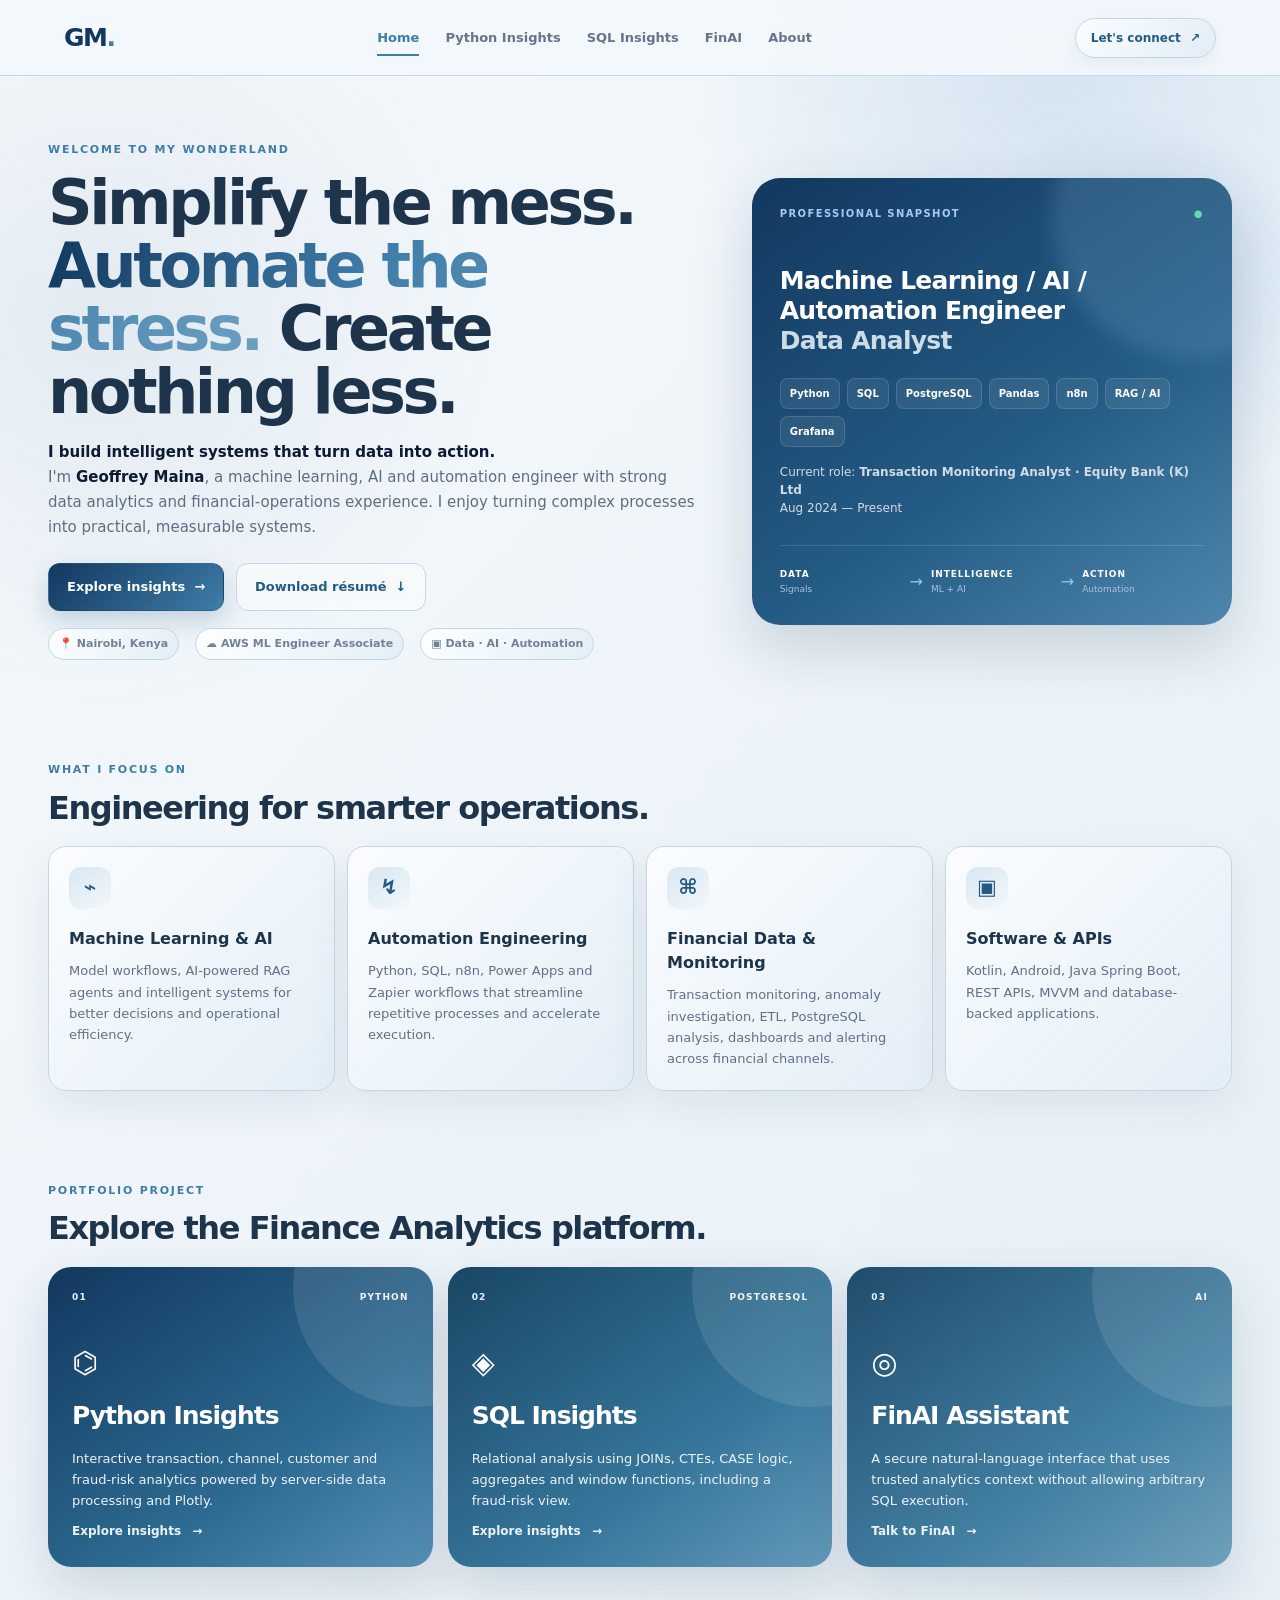
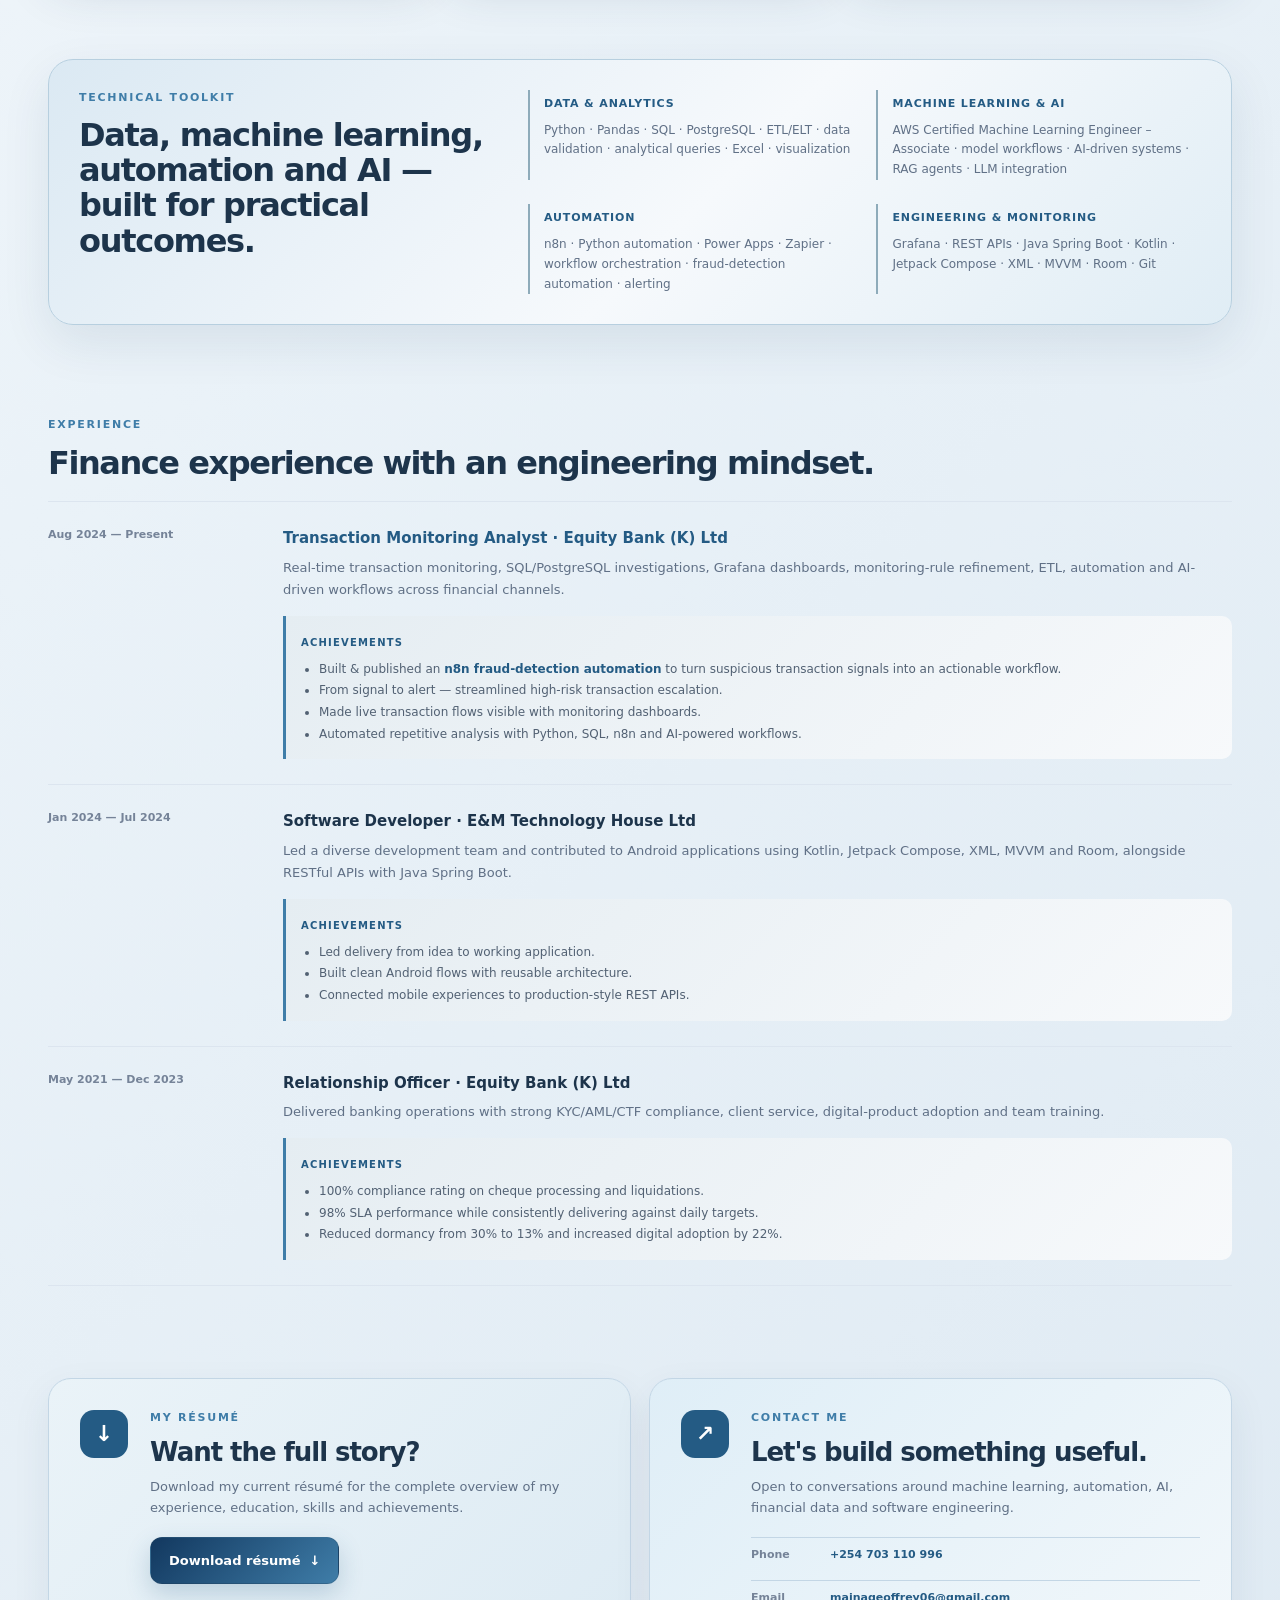
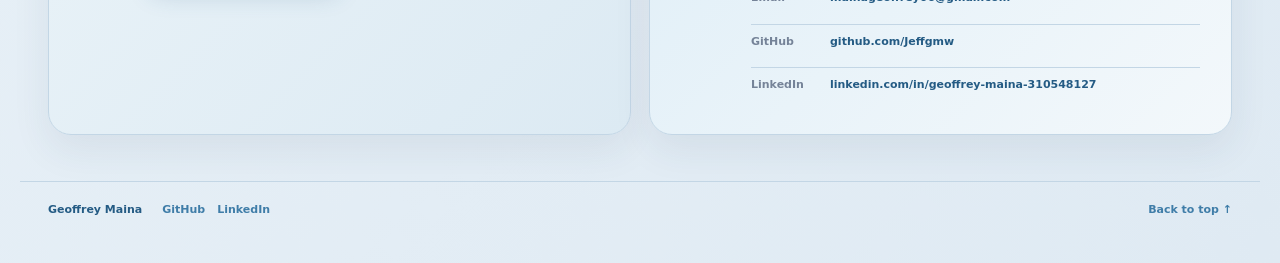
==== commit cbba0a4d: "FinAI resume update" ====
--- a/frontend/index.html
+++ b/frontend/index.html
@@ -5,9 +5,9 @@
     <meta name="viewport" content="width=device-width, initial-scale=1" />
     <meta
       name="description"
-      content="Geoffrey Maina Wacera — Machine Learning, AI, Automation and Data Analytics engineer portfolio."
+      content="Geoffrey Maina — Portfolio project."
     />
-    <title>Geoffrey Maina Wacera | ML · AI · Automation</title>
+    <title>Geoffrey Maina · Portfolio</title>
     <link rel="stylesheet" href="css/styles.css" />
   </head>
   <body class="home-page">
@@ -48,7 +48,7 @@
               >Explore insights <span>→</span></a
             ><a
               class="btn ghost"
-              href="assets/Geoffrey-Maina-Wacera-Resume.pdf"
+              href="assets/Geoffrey-Maina-Resume.pdf"
               download
               >Download résumé <span>↓</span></a
             >
@@ -337,7 +337,7 @@
               </p>
               <a
                 class="btn"
-                href="assets/Geoffrey-Maina-Wacera-Resume.pdf"
+                href="assets/Geoffrey-Maina-Resume.pdf"
                 download
                 >Download résumé <span>↓</span></a
               >
@@ -378,7 +378,7 @@
     </main>
     <footer class="footer">
       <div>
-        <strong>Geoffrey Maina Wacera</strong
+        <strong>Geoffrey Maina</strong
         ><span class="footer-social"
           ><a
             href="https://github.com/Jeffgmw"
